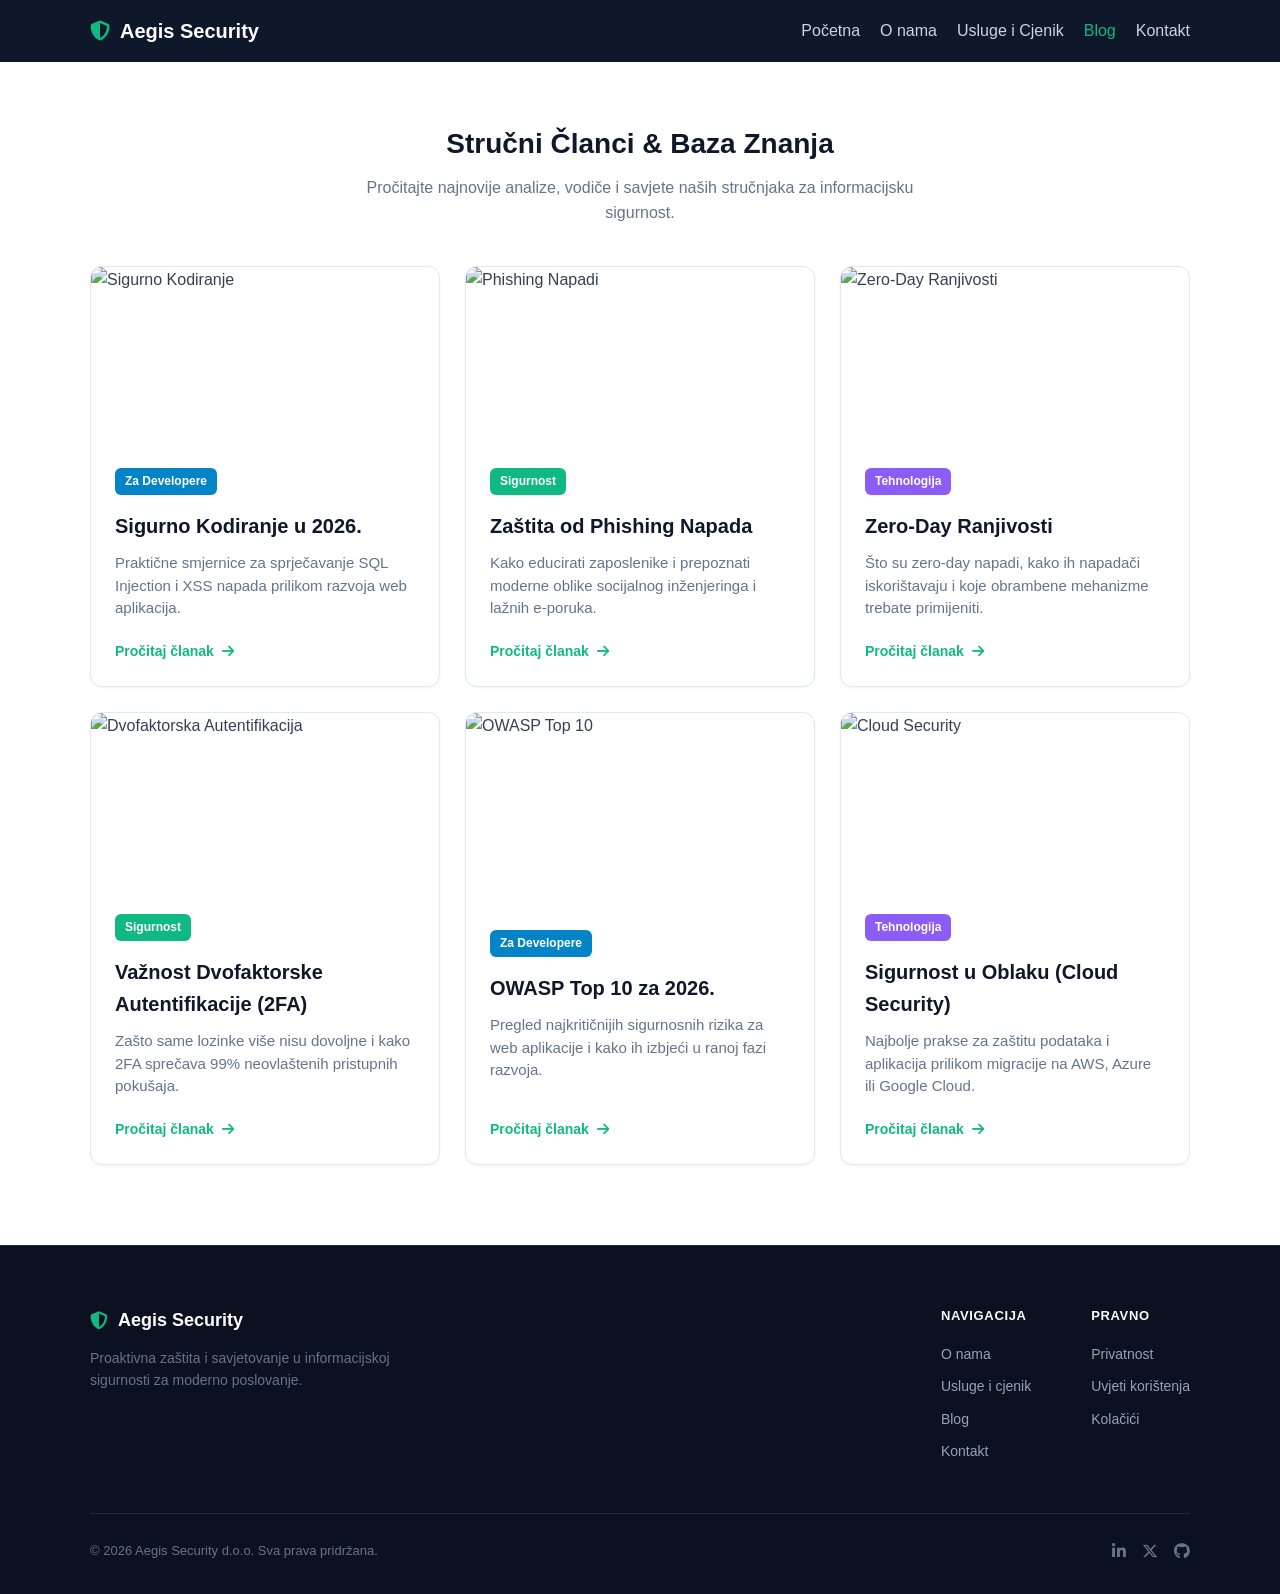
==== blog.html @ 3f8ebc5f "gotova stranica" ====
<!DOCTYPE html>
<!-- TSD-4RT | AB | 22.09.2026. -->
<html lang="hr">
<head>
    <meta charset="UTF-8">
    <meta name="viewport" content="width=device-width, initial-scale=1.0">
    <title>Aegis Security - Blog & Baza Znanja</title>
    <link rel="stylesheet" href="https://cdnjs.cloudflare.com/ajax/libs/font-awesome/6.4.0/css/all.min.css">
    <link rel="stylesheet" href="style.css">
</head>
<body>

    <header class="main-header">
        <div class="header-container">
            <a href="index.html" class="logo">
                <i class="fas fa-shield-halved"></i>
                <span>Aegis Security</span>
            </a>
            <nav class="main-nav">
                <ul>
                    <li><a href="index.html">Početna</a></li>
                    <li><a href="o-nama.html">O nama</a></li>
                    <li><a href="usluge.html">Usluge i Cjenik</a></li>
                    <li><a href="blog.html" class="active">Blog</a></li>
                    <li><a href="kontakt.html">Kontakt</a></li>
                </ul>
            </nav>
        </div>
    </header>

    <main class="main-content">
        <section class="section">
            <div class="section-header">
                <h2>Stručni Članci & Baza Znanja</h2>
                <p>Pročitajte najnovije analize, vodiče i savjete naših stručnjaka za informacijsku sigurnost.</p>
            </div>

            <div class="blog-grid">
                
                <!-- Članak 1 -->
                <a href="blog-1.html" class="blog-card">
                    <img src="https://images.unsplash.com/photo-1555066931-4365d14bab8c?auto=format&fit=crop&w=600&q=80" alt="Sigurno Kodiranje" class="blog-card-img">
                    <div class="blog-card-content">
                        <span class="badge badge-dev">Za Developere</span>
                        <h3>Sigurno Kodiranje u 2026.</h3>
                        <p>Praktične smjernice za sprječavanje SQL Injection i XSS napada prilikom razvoja web aplikacija.</p>
                    </div>
                    <span class="read-more-text">Pročitaj članak <i class="fas fa-arrow-right"></i></span>
                </a>

                <!-- Članak 2 -->
                <a href="blog-2.html" class="blog-card">
                    <img src="https://images.unsplash.com/photo-1563986768609-322da13575f3?auto=format&fit=crop&w=600&q=80" alt="Phishing Napadi" class="blog-card-img">
                    <div class="blog-card-content">
                        <span class="badge badge-sec">Sigurnost</span>
                        <h3>Zaštita od Phishing Napada</h3>
                        <p>Kako educirati zaposlenike i prepoznati moderne oblike socijalnog inženjeringa i lažnih e-poruka.</p>
                    </div>
                    <span class="read-more-text">Pročitaj članak <i class="fas fa-arrow-right"></i></span>
                </a>

                <!-- Članak 3 -->
                <a href="blog-3.html" class="blog-card">
                    <img src="https://images.unsplash.com/photo-1526374965328-7f61d4dc18c5?auto=format&fit=crop&w=600&q=80" alt="Zero-Day Ranjivosti" class="blog-card-img">
                    <div class="blog-card-content">
                        <span class="badge badge-tech">Tehnologija</span>
                        <h3>Zero-Day Ranjivosti</h3>
                        <p>Što su zero-day napadi, kako ih napadači iskorištavaju i koje obrambene mehanizme trebate primijeniti.</p>
                    </div>
                    <span class="read-more-text">Pročitaj članak <i class="fas fa-arrow-right"></i></span>
                </a>

                <!-- Članak 4 -->
                <a href="blog-4.html" class="blog-card">
                    <img src="https://images.unsplash.com/photo-1614064641938-3bbee52942c7?auto=format&fit=crop&w=600&q=80" alt="Dvofaktorska Autentifikacija" class="blog-card-img">
                    <div class="blog-card-content">
                        <span class="badge badge-sec">Sigurnost</span>
                        <h3>Važnost Dvofaktorske Autentifikacije (2FA)</h3>
                        <p>Zašto same lozinke više nisu dovoljne i kako 2FA sprečava 99% neovlaštenih pristupnih pokušaja.</p>
                    </div>
                    <span class="read-more-text">Pročitaj članak <i class="fas fa-arrow-right"></i></span>
                </a>

                <!-- Članak 5 -->
                <a href="blog-5.html" class="blog-card">
                    <img src="https://images.unsplash.com/photo-1550751827-4bd374c3f58b?auto=format&fit=crop&w=600&q=80" alt="OWASP Top 10" class="blog-card-img">
                    <div class="blog-card-content">
                        <span class="badge badge-dev">Za Developere</span>
                        <h3>OWASP Top 10 za 2026.</h3>
                        <p>Pregled najkritičnijih sigurnosnih rizika za web aplikacije i kako ih izbjeći u ranoj fazi razvoja.</p>
                    </div>
                    <span class="read-more-text">Pročitaj članak <i class="fas fa-arrow-right"></i></span>
                </a>

                <!-- Članak 6 -->
                <a href="blog-6.html" class="blog-card">
                    <img src="https://images.unsplash.com/photo-1451187580459-43490279c0fa?auto=format&fit=crop&w=600&q=80" alt="Cloud Security" class="blog-card-img">
                    <div class="blog-card-content">
                        <span class="badge badge-tech">Tehnologija</span>
                        <h3>Sigurnost u Oblaku (Cloud Security)</h3>
                        <p>Najbolje prakse za zaštitu podataka i aplikacija prilikom migracije na AWS, Azure ili Google Cloud.</p>
                    </div>
                    <span class="read-more-text">Pročitaj članak <i class="fas fa-arrow-right"></i></span>
                </a>

            </div>
        </section>
    </main>

    <footer class="main-footer">
        <div class="footer-container">
            <div class="footer-top">
                <div class="footer-brand">
                    <a href="index.html" class="footer-logo">
                        <i class="fas fa-shield-halved"></i>
                        <span>Aegis Security</span>
                    </a>
                    <p>Proaktivna zaštita i savjetovanje u informacijskoj sigurnosti za moderno poslovanje.</p>
                </div>

                <div class="footer-links">
                    <div class="footer-col">
                        <span class="footer-heading">Navigacija</span>
                        <ul>
                            <li><a href="o-nama.html">O nama</a></li>
                            <li><a href="usluge.html">Usluge i cjenik</a></li>
                            <li><a href="blog.html">Blog</a></li>
                            <li><a href="kontakt.html">Kontakt</a></li>
                        </ul>
                    </div>

                    <div class="footer-col">
                        <span class="footer-heading">Pravno</span>
                        <ul>
                            <li><a href="#">Privatnost</a></li>
                            <li><a href="#">Uvjeti korištenja</a></li>
                            <li><a href="#">Kolačići</a></li>
                        </ul>
                    </div>
                </div>
            </div>

            <div class="footer-bottom">
                <p>&copy; 2026 Aegis Security d.o.o. Sva prava pridržana.</p>
                <div class="footer-socials">
                    <a href="#" aria-label="LinkedIn"><i class="fab fa-linkedin-in"></i></a>
                    <a href="#" aria-label="X"><i class="fab fa-x-twitter"></i></a>
                    <a href="#" aria-label="GitHub"><i class="fab fa-github"></i></a>
                </div>
            </div>
        </div>
    </footer>

</body>
</html>
---- style.css ----
/* ==========================================
   1. OSNOVNE POSTAVKE I VARIJABLE
   ========================================== */
   :root {
    --primary-color: #0f172a;
    --accent-color: #10b981;
    --accent-hover: #059669;
    --bg-light: #f8fafc;
    --text-dark: #334155;
    --border-color: #cbd5e1;
    --error-color: #ef4444;
}

body {
    font-family: 'Segoe UI', Arial, sans-serif;
    margin: 0;
    padding: 0;
    color: var(--text-dark);
    background-color: #ffffff;
    line-height: 1.6;
}

.main-content {
    max-width: 1100px;
    margin: 0 auto;
    padding: 0 20px;
    min-height: 60vh;
}

.section {
    margin: 60px 0;
}

h2 {
    color: var(--primary-color);
    margin-bottom: 20px;
}

/* ==========================================
   2. HEADER & NAVIGACIJA
   ========================================== */
.main-header {
    background-color: var(--primary-color);
    position: sticky;
    top: 0;
    z-index: 1000;
}

.header-container {
    max-width: 1100px;
    margin: 0 auto;
    padding: 15px 20px;
    display: flex;
    justify-content: space-between;
    align-items: center;
}

.logo {
    color: #ffffff;
    font-size: 20px;
    font-weight: bold;
    display: flex;
    align-items: center;
    gap: 10px;
    text-decoration: none;
}

.logo i {
    color: var(--accent-color);
}

.main-nav ul {
    list-style: none;
    margin: 0;
    padding: 0;
    display: flex;
    gap: 20px;
}

.main-nav a {
    color: #cbd5e1;
    text-decoration: none;
    font-weight: 500;
    transition: color 0.2s;
}

.main-nav a:hover,
.main-nav a.active {
    color: var(--accent-color);
}

/* ==========================================
   3. POČETNA STRANICA (HERO, STATS & FEATURES)
   ========================================== */
.hero-with-bg {
    position: relative;
    background: url('https://images.unsplash.com/photo-1526374965328-7f61d4dc18c5?auto=format&fit=crop&w=1600&q=80') center/cover no-repeat;
    color: #ffffff;
    padding: 100px 20px;
    text-align: center;
    border-radius: 0 0 24px 24px;
    overflow: hidden;
}

.hero-overlay {
    position: absolute;
    top: 0;
    left: 0;
    width: 100%;
    height: 100%;
    background: rgba(15, 23, 42, 0.88);
    z-index: 1;
}

.hero-container {
    position: relative;
    z-index: 2;
    max-width: 800px;
    margin: 0 auto;
}

.hero-badge {
    display: inline-flex;
    align-items: center;
    gap: 8px;
    background-color: rgba(16, 185, 129, 0.15);
    color: #10b981;
    padding: 6px 16px;
    border-radius: 20px;
    font-size: 13px;
    font-weight: 600;
    margin-bottom: 20px;
    border: 1px solid rgba(16, 185, 129, 0.3);
}

.hero-section h1 {
    color: #ffffff;
    font-size: 42px;
    font-weight: 800;
    line-height: 1.2;
    margin-bottom: 20px;
}

.hero-section p {
    font-size: 18px;
    color: #94a3b8;
    margin-bottom: 35px;
}

.hero-buttons {
    display: flex;
    justify-content: center;
    gap: 15px;
}

.btn-primary, .btn-secondary {
    padding: 12px 24px;
    border-radius: 6px;
    text-decoration: none;
    font-weight: bold;
    display: inline-flex;
    align-items: center;
    gap: 8px;
    transition: background-color 0.2s;
}

.btn-primary { background-color: var(--accent-color); color: #fff; }
.btn-primary:hover { background-color: var(--accent-hover); }
.btn-secondary { background-color: #334155; color: #fff; }
.btn-secondary:hover { background-color: #475569; }

/* Naslovi Sekcija */
.section-header {
    text-align: center;
    max-width: 600px;
    margin: 0 auto 40px auto;
}

.section-header h2 {
    font-size: 28px;
    margin-bottom: 8px;
}

.section-header p {
    color: #64748b;
    margin: 0;
}

/* Statistika / Stats Grid */
.stats-grid {
    display: grid;
    grid-template-columns: repeat(auto-fit, minmax(200px, 1fr));
    gap: 20px;
    margin-top: -50px;
    position: relative;
    z-index: 3;
}

.stat-card {
    background: #ffffff;
    border: 1px solid #e2e8f0;
    padding: 25px;
    border-radius: 12px;
    text-align: center;
    box-shadow: 0 4px 6px -1px rgba(0, 0, 0, 0.05);
}

.stat-card i {
    font-size: 28px;
    color: #10b981;
    margin-bottom: 10px;
}

.stat-card h3 {
    font-size: 30px;
    color: #0f172a;
    margin: 5px 0;
}

.stat-card p {
    color: #64748b;
    font-size: 14px;
    margin: 0;
}

/* Kartice Usluga (Features) sa slikama */
.features-grid {
    display: grid;
    grid-template-columns: repeat(auto-fit, minmax(300px, 1fr));
    gap: 25px;
}

.feature-card {
    background: #ffffff;
    border: 1px solid #e2e8f0;
    border-radius: 12px;
    overflow: hidden;
    transition: all 0.3s ease;
}

.feature-card:hover {
    border-color: #10b981;
    box-shadow: 0 10px 25px rgba(0, 0, 0, 0.05);
    transform: translateY(-3px);
}

.feature-img {
    width: 100%;
    height: 180px;
    object-fit: cover;
}

.feature-content {
    padding: 25px;
}

.feature-card h3 {
    font-size: 20px;
    color: #0f172a;
    margin: 0 0 10px 0;
}

.feature-card p {
    color: #64748b;
    font-size: 15px;
    margin-bottom: 20px;
}

.feature-link {
    color: #10b981;
    text-decoration: none;
    font-weight: 600;
    font-size: 14px;
    display: inline-flex;
    align-items: center;
    gap: 6px;
}

.feature-link:hover {
    color: #059669;
}

/* ==========================================
   4. STRANICA: O NAMA
   ========================================== */
.about-hero {
    position: relative;
    margin-top: 30px;
    border-radius: 12px;
    overflow: hidden;
}

.about-banner-img {
    width: 100%;
    height: 320px;
    object-fit: cover;
    display: block;
}

.about-hero-text {
    background: var(--bg-light);
    padding: 30px;
    border-radius: 0 0 12px 12px;
    border: 1px solid #e2e8f0;
    border-top: none;
}

.about-hero-text h2 {
    margin-top: 0;
}

.founder-card {
    display: flex;
    gap: 30px;
    align-items: center;
    background-color: var(--bg-light);
    padding: 30px;
    border-radius: 12px;
    border: 1px solid #e2e8f0;
}

.founder-img {
    width: 140px;
    height: 140px;
    border-radius: 50%;
    object-fit: cover;
    flex-shrink: 0;
    border: 3px solid #10b981;
}

.founder-info .subtitle {
    color: var(--accent-hover);
    font-weight: bold;
    margin-top: -5px;
    margin-bottom: 15px;
}

.about-grid {
    display: grid;
    grid-template-columns: 1fr 1fr;
    gap: 25px;
}

.about-card {
    background: #ffffff;
    border: 1px solid #e2e8f0;
    padding: 30px;
    border-radius: 12px;
}

.about-icon {
    font-size: 32px;
    color: #10b981;
    margin-bottom: 15px;
}

/* ==========================================
   5. STRANICA: USLUGE I CJENIK
   ========================================== */
/* ==========================================================================
   USLUGE I CJENIK (PRICING & SERVICES PAGE)
   ========================================================================== */

  /* ==========================================================================
   USLUGE I CJENIK (SERVICES & PRICING PAGE) - POTPUNI CSS
   ========================================================================== */

/* 1. HERO SEKCIJA U ZAGLAVLJU STRANICE */
.pricing-hero {
    text-align: center;
    padding: 50px 20px 30px 20px;
    max-width: 850px;
    margin: 0 auto;
}

.pricing-hero .badge {
    display: inline-block;
    padding: 6px 14px;
    font-size: 0.85rem;
    font-weight: 600;
    border-radius: 20px;
    background: #e0e7ff;
    color: #3730a3;
    margin-bottom: 15px;
    letter-spacing: 0.5px;
}

.pricing-hero h1 {
    font-size: 2.5rem;
    font-weight: 800;
    color: #0f172a;
    line-height: 1.25;
    margin-bottom: 16px;
}

.pricing-hero p {
    font-size: 1.15rem;
    color: #64748b;
    line-height: 1.6;
}

/* 2. GLAVNA MREŽA CJENIKA (PRICING GRID) */
.pricing-section {
    max-width: 1200px;
    margin: 30px auto 70px auto;
    padding: 0 20px;
}

.pricing-grid {
    display: flex;
    flex-wrap: wrap;
    gap: 30px;
    justify-content: center;
    align-items: stretch;
}

/* Pojedinačna kartica paketa */
.pricing-card {
    background: #ffffff;
    border: 1px solid #e2e8f0;
    border-radius: 16px;
    padding: 40px 32px;
    flex: 1 1 320px;
    max-width: 380px;
    display: flex;
    flex-direction: column;
    position: relative;
    transition: all 0.3s cubic-bezier(0.4, 0, 0.2, 1);
    box-shadow: 0 4px 20px rgba(0, 0, 0, 0.03);
}

.pricing-card:hover {
    transform: translateY(-8px);
    box-shadow: 0 16px 35px rgba(0, 0, 0, 0.08);
    border-color: #cbd5e1;
}

/* Istaknuti / Najpopularniji Paket */
.pricing-card.featured {
    border: 2px solid #2563eb;
    box-shadow: 0 12px 35px rgba(37, 99, 235, 0.15);
    background: #ffffff;
}

.pricing-card.featured:hover {
    transform: translateY(-10px);
    box-shadow: 0 20px 40px rgba(37, 99, 235, 0.22);
}

/* Oznaka za najpopularniji paket */
.badge-popular {
    position: absolute;
    top: -15px;
    left: 50%;
    transform: translateX(-50%);
    background: linear-gradient(135deg, #2563eb 0%, #1d4ed8 100%);
    color: #ffffff;
    font-size: 0.8rem;
    font-weight: 700;
    text-transform: uppercase;
    padding: 6px 18px;
    border-radius: 20px;
    letter-spacing: 0.8px;
    box-shadow: 0 4px 10px rgba(37, 99, 235, 0.3);
}

/* Ikona paketa */
.plan-icon {
    width: 52px;
    height: 52px;
    background: #eff6ff;
    color: #2563eb;
    border-radius: 12px;
    display: flex;
    align-items: center;
    justify-content: center;
    font-size: 1.5rem;
    margin-bottom: 20px;
}

.pricing-card.featured .plan-icon {
    background: #2563eb;
    color: #ffffff;
}

.pricing-card h3 {
    font-size: 1.45rem;
    font-weight: 700;
    color: #0f172a;
    margin-bottom: 10px;
}

.plan-desc {
    font-size: 0.92rem;
    color: #64748b;
    line-height: 1.5;
    min-height: 42px;
    margin-bottom: 24px;
}

/* Prikaz cijene */
.card-price {
    margin-bottom: 28px;
    padding-bottom: 24px;
    border-bottom: 1px solid #f1f5f9;
    display: flex;
    align-items: baseline;
    gap: 4px;
}

.card-price .currency {
    font-size: 1.5rem;
    font-weight: 700;
    color: #0f172a;
}

.card-price .amount {
    font-size: 3rem;
    font-weight: 800;
    color: #0f172a;
    line-height: 1;
}

.card-price .custom-price {
    font-size: 2rem;
    font-weight: 800;
}

.card-price .period {
    color: #64748b;
    font-size: 0.92rem;
    font-weight: 500;
    margin-left: 2px;
}

/* Popis značajki (Features) */
.plan-features {
    list-style: none;
    padding: 0;
    margin: 0 0 32px 0;
    flex-grow: 1;
}

.plan-features li {
    font-size: 0.95rem;
    color: #334155;
    margin-bottom: 14px;
    display: flex;
    align-items: center;
    gap: 12px;
    line-height: 1.4;
}

.plan-features li.disabled {
    color: #94a3b8;
    text-decoration: line-through;
}

.plan-features li i.text-success {
    color: #10b981;
    font-size: 0.9rem;
}

.plan-features li i.fa-times {
    color: #cbd5e1;
    font-size: 0.9rem;
}

/* 3. STILOVI ZA GUMBOVE U CJENIKU */
.pricing-card .btn {
    display: inline-flex;
    align-items: center;
    justify-content: center;
    gap: 10px;
    width: 100%;
    padding: 14px 24px;
    font-size: 1rem;
    font-weight: 600;
    border-radius: 10px;
    text-decoration: none;
    transition: all 0.3s cubic-bezier(0.4, 0, 0.2, 1);
    cursor: pointer;
    box-sizing: border-box;
    border: 2px solid transparent;
}

/* Primarni gumb za Istaknuti Paket (Business Guard) */
.btn-primary {
    background: linear-gradient(135deg, #2563eb 0%, #1d4ed8 100%);
    color: #ffffff !important;
    box-shadow: 0 4px 14px rgba(37, 99, 235, 0.35);
}

.btn-primary:hover {
    background: linear-gradient(135deg, #1d4ed8 0%, #1e40af 100%);
    transform: translateY(-2px);
    box-shadow: 0 6px 20px rgba(37, 99, 235, 0.45);
}

/* Outline gumb za ostale pakete (Starter & Enterprise) */
.btn-outline {
    background: #ffffff;
    color: #1e293b !important;
    border: 2px solid #cbd5e1;
}

.btn-outline:hover {
    border-color: #2563eb;
    color: #2563eb !important;
    background: #f8fafc;
    transform: translateY(-2px);
    box-shadow: 0 4px 12px rgba(0, 0, 0, 0.05);
}

/* Strelica unutar gumba koja se pomiče na hover */
.btn i {
    font-size: 0.85rem;
    transition: transform 0.2s ease;
}

.btn:hover i {
    transform: translateX(4px);
}

/* 4. DODATNE USLUGE (ADD-ONS SEKCIJA) */
.addons-section {
    max-width: 1100px;
    margin: 80px auto;
    padding: 0 20px;
}

.addons-section h2 {
    font-size: 2rem;
    color: #0f172a;
    font-weight: 700;
    margin-bottom: 10px;
}

.addons-section .section-subtitle {
    color: #64748b;
    font-size: 1.05rem;
    margin-bottom: 40px;
}

.addons-grid {
    display: grid;
    grid-template-columns: repeat(auto-fit, minmax(240px, 1fr));
    gap: 24px;
}

.addon-box {
    background: #f8fafc;
    border: 1px solid #e2e8f0;
    border-radius: 14px;
    padding: 24px;
    display: flex;
    flex-direction: column;
    justify-content: space-between;
    transition: all 0.25s ease;
}

.addon-box:hover {
    background: #ffffff;
    border-color: #cbd5e1;
    transform: translateY(-4px);
    box-shadow: 0 10px 25px rgba(0, 0, 0, 0.05);
}

.addon-icon {
    width: 44px;
    height: 44px;
    background: #ffffff;
    border: 1px solid #e2e8f0;
    border-radius: 10px;
    display: flex;
    align-items: center;
    justify-content: center;
    font-size: 1.3rem;
    color: #2563eb;
    margin-bottom: 16px;
}

.addon-info h4 {
    font-size: 1.1rem;
    font-weight: 700;
    color: #0f172a;
    margin-bottom: 8px;
}

.addon-info p {
    font-size: 0.88rem;
    color: #64748b;
    line-height: 1.5;
    margin-bottom: 20px;
}

.addon-price {
    font-weight: 700;
    color: #2563eb;
    font-size: 1.05rem;
    background: #eff6ff;
    padding: 6px 12px;
    border-radius: 6px;
    display: inline-block;
    align-self: flex-start;
}

/* 5. ČESTA PITANJA (FAQ SEKCIJA) */
.faq-section {
    max-width: 820px;
    margin: 80px auto 60px auto;
    padding: 0 20px;
}

.faq-section h2 {
    font-size: 2rem;
    color: #0f172a;
    font-weight: 700;
    margin-bottom: 30px;
}

.faq-container {
    display: flex;
    flex-direction: column;
    gap: 16px;
}

.faq-item {
    background: #ffffff;
    border: 1px solid #e2e8f0;
    border-radius: 12px;
    padding: 24px;
    transition: border-color 0.2s ease;
}

.faq-item:hover {
    border-color: #cbd5e1;
}

.faq-item h4 {
    font-size: 1.1rem;
    font-weight: 600;
    color: #0f172a;
    margin-bottom: 10px;
    display: flex;
    align-items: center;
    gap: 10px;
}

.faq-item h4 i {
    color: #2563eb;
    font-size: 0.85rem;
}

.faq-item p {
    font-size: 0.95rem;
    color: #475569;
    line-height: 1.6;
    margin: 0;
    padding-left: 22px;
}

/* 6. RESPONSIVE PRILAGODBA ZA MOBITELE I TABLETE */
@media (max-width: 768px) {
    .pricing-hero h1 {
        font-size: 1.9rem;
    }

    .pricing-grid {
        flex-direction: column;
        align-items: center;
    }

    .pricing-card {
        width: 100%;
        max-width: 100%;
    }

    .card-price .amount {
        font-size: 2.5rem;
    }

    .addons-grid {
        grid-template-columns: 1fr;
    }
}

/* ==========================================
   6. STRANICA: BLOG (GRID & KARTICE)
   ========================================== */
.blog-grid {
    display: grid;
    grid-template-columns: repeat(auto-fit, minmax(320px, 1fr));
    gap: 25px;
    margin-top: 25px;
}

.blog-card {
    display: flex;
    flex-direction: column;
    justify-content: space-between;
    background: #ffffff;
    border: 1px solid #e2e8f0;
    border-radius: 12px;
    overflow: hidden;
    text-decoration: none;
    color: inherit;
    transition: all 0.3s ease;
    box-shadow: 0 1px 3px rgba(0, 0, 0, 0.05);
}

.blog-card-img {
    width: 100%;
    height: 180px;
    object-fit: cover;
}

.blog-card-content {
    padding: 20px 24px 0 24px;
}

.blog-card:hover {
    transform: translateY(-4px);
    box-shadow: 0 10px 20px rgba(0, 0, 0, 0.08);
    border-color: #cbd5e1;
}

.blog-card h3 {
    margin: 15px 0 10px 0;
    color: #0f172a;
    font-size: 20px;
    transition: color 0.2s;
}

.blog-card:hover h3 {
    color: var(--accent-color);
}

.blog-card p {
    color: #64748b;
    font-size: 15px;
    line-height: 1.5;
    margin: 0;
}

.badge {
    display: inline-block;
    padding: 4px 10px;
    font-size: 12px;
    font-weight: 600;
    border-radius: 6px;
    color: #ffffff;
}

.badge-dev { background-color: #0284c7; }
.badge-sec { background-color: #10b981; }
.badge-tech { background-color: #8b5cf6; }

.read-more-text {
    display: inline-flex;
    align-items: center;
    gap: 8px;
    padding: 20px 24px 24px 24px;
    font-size: 14px;
    font-weight: 600;
    color: var(--accent-color);
}

.blog-card:hover .read-more-text i {
    transform: translateX(5px);
    transition: transform 0.2s;
}

/* ==========================================
   7. POJEDINAČNI BLOG ČLANAK (ARTICLE)
   ========================================== */
.article-container {
    max-width: 800px;
    margin: 40px auto;
}

.btn-back {
    display: inline-flex;
    align-items: center;
    gap: 8px;
    text-decoration: none;
    color: var(--accent-color);
    font-weight: bold;
    margin-bottom: 20px;
}

.btn-back:hover {
    color: var(--primary-color);
}

.article-title {
    font-size: 32px;
    color: var(--primary-color);
    margin: 15px 0 10px 0;
}

.article-meta {
    font-size: 14px;
    color: #64748b;
    margin-bottom: 30px;
    border-bottom: 1px solid var(--border-color);
    padding-bottom: 15px;
}

.article-body {
    font-size: 18px;
    line-height: 1.8;
    color: var(--text-dark);
}

.article-body h3 {
    color: var(--primary-color);
    margin-top: 30px;
}

.article-body blockquote {
    background: var(--bg-light);
    border-left: 4px solid var(--accent-color);
    margin: 25px 0;
    padding: 15px 20px;
    font-style: italic;
    color: #475569;
}

.article-hero-img {
    width: 100%;
    max-height: 400px;
    object-fit: cover;
    border-radius: 12px;
    margin-bottom: 30px;
    border: 1px solid #e2e8f0;
    box-shadow: 0 4px 12px rgba(0, 0, 0, 0.05);
}

/* ==========================================
   8. STRANICA: KONTAKT
   ========================================== */
.contact-grid {
    display: grid;
    grid-template-columns: 1fr 1fr;
    gap: 30px;
    background-color: var(--bg-light);
    padding: 30px;
    border-radius: 8px;
}

.form-group { margin-bottom: 15px; }
.form-group label { display: block; font-weight: bold; margin-bottom: 5px; }
.form-group input, .form-group textarea {
    width: 100%;
    padding: 10px;
    border: 1px solid var(--border-color);
    border-radius: 4px;
    box-sizing: border-box;
}

.error-msg { color: var(--error-color); font-size: 12px; display: none; }

.btn-submit {
    background-color: var(--accent-color);
    color: #ffffff;
    border: none;
    padding: 12px;
    width: 100%;
    border-radius: 4px;
    font-weight: bold;
    cursor: pointer;
}

.btn-submit:hover { background-color: var(--accent-hover); }

.map-box iframe {
    width: 100%;
    height: 100%;
    min-height: 300px;
    border: 0;
    border-radius: 4px;
}

/* ==========================================
   9. FOOTER
   ========================================== */
.main-footer {
    background-color: #0b1120;
    color: #94a3b8;
    padding: 60px 0 30px;
    margin-top: 80px;
    border-top: 1px solid #1e293b;
    font-size: 14px;
}

.footer-container {
    max-width: 1100px;
    margin: 0 auto;
    padding: 0 20px;
}

.footer-top {
    display: flex;
    justify-content: space-between;
    gap: 40px;
    padding-bottom: 40px;
    border-bottom: 1px solid #1e293b;
}

.footer-brand {
    max-width: 320px;
}

.footer-logo {
    display: inline-flex;
    align-items: center;
    gap: 10px;
    color: #ffffff;
    font-weight: 700;
    font-size: 18px;
    text-decoration: none;
    margin-bottom: 12px;
}

.footer-logo i {
    color: #10b981;
}

.footer-brand p {
    margin: 0;
    line-height: 1.6;
    color: #64748b;
}

.footer-links {
    display: flex;
    gap: 60px;
}

.footer-heading {
    display: block;
    color: #f8fafc;
    font-size: 13px;
    font-weight: 600;
    text-transform: uppercase;
    letter-spacing: 0.05em;
    margin-bottom: 16px;
}

.footer-col ul {
    list-style: none;
    padding: 0;
    margin: 0;
}

.footer-col li {
    margin-bottom: 10px;
}

.footer-col a {
    color: #94a3b8;
    text-decoration: none;
    transition: color 0.2s ease;
}

.footer-col a:hover {
    color: #10b981;
}

.footer-bottom {
    display: flex;
    justify-content: space-between;
    align-items: center;
    padding-top: 25px;
    font-size: 13px;
    color: #64748b;
}

.footer-bottom p {
    margin: 0;
}

.footer-socials {
    display: flex;
    gap: 16px;
}

.footer-socials a {
    color: #64748b;
    font-size: 16px;
    transition: color 0.2s ease;
}

.footer-socials a:hover {
    color: #ffffff;
}

/* ==========================================
   10. RESPONSIVE / MOBILNI PRIKAZ
   ========================================== */
@media (max-width: 768px) {
    .header-container {
        flex-direction: column;
        gap: 15px;
    }

    .hero-section h1 {
        font-size: 30px;
    }

    .stats-grid {
        margin-top: 20px;
    }

    .founder-card, .contact-grid, .about-grid { 
        grid-template-columns: 1fr; 
        flex-direction: column; 
    }

    .footer-top {
        flex-direction: column;
        gap: 30px;
    }
    
    .footer-links {
        gap: 40px;
    }

    .footer-bottom {
        flex-direction: column-reverse;
        gap: 15px;
        align-items: flex-start;
    }
}
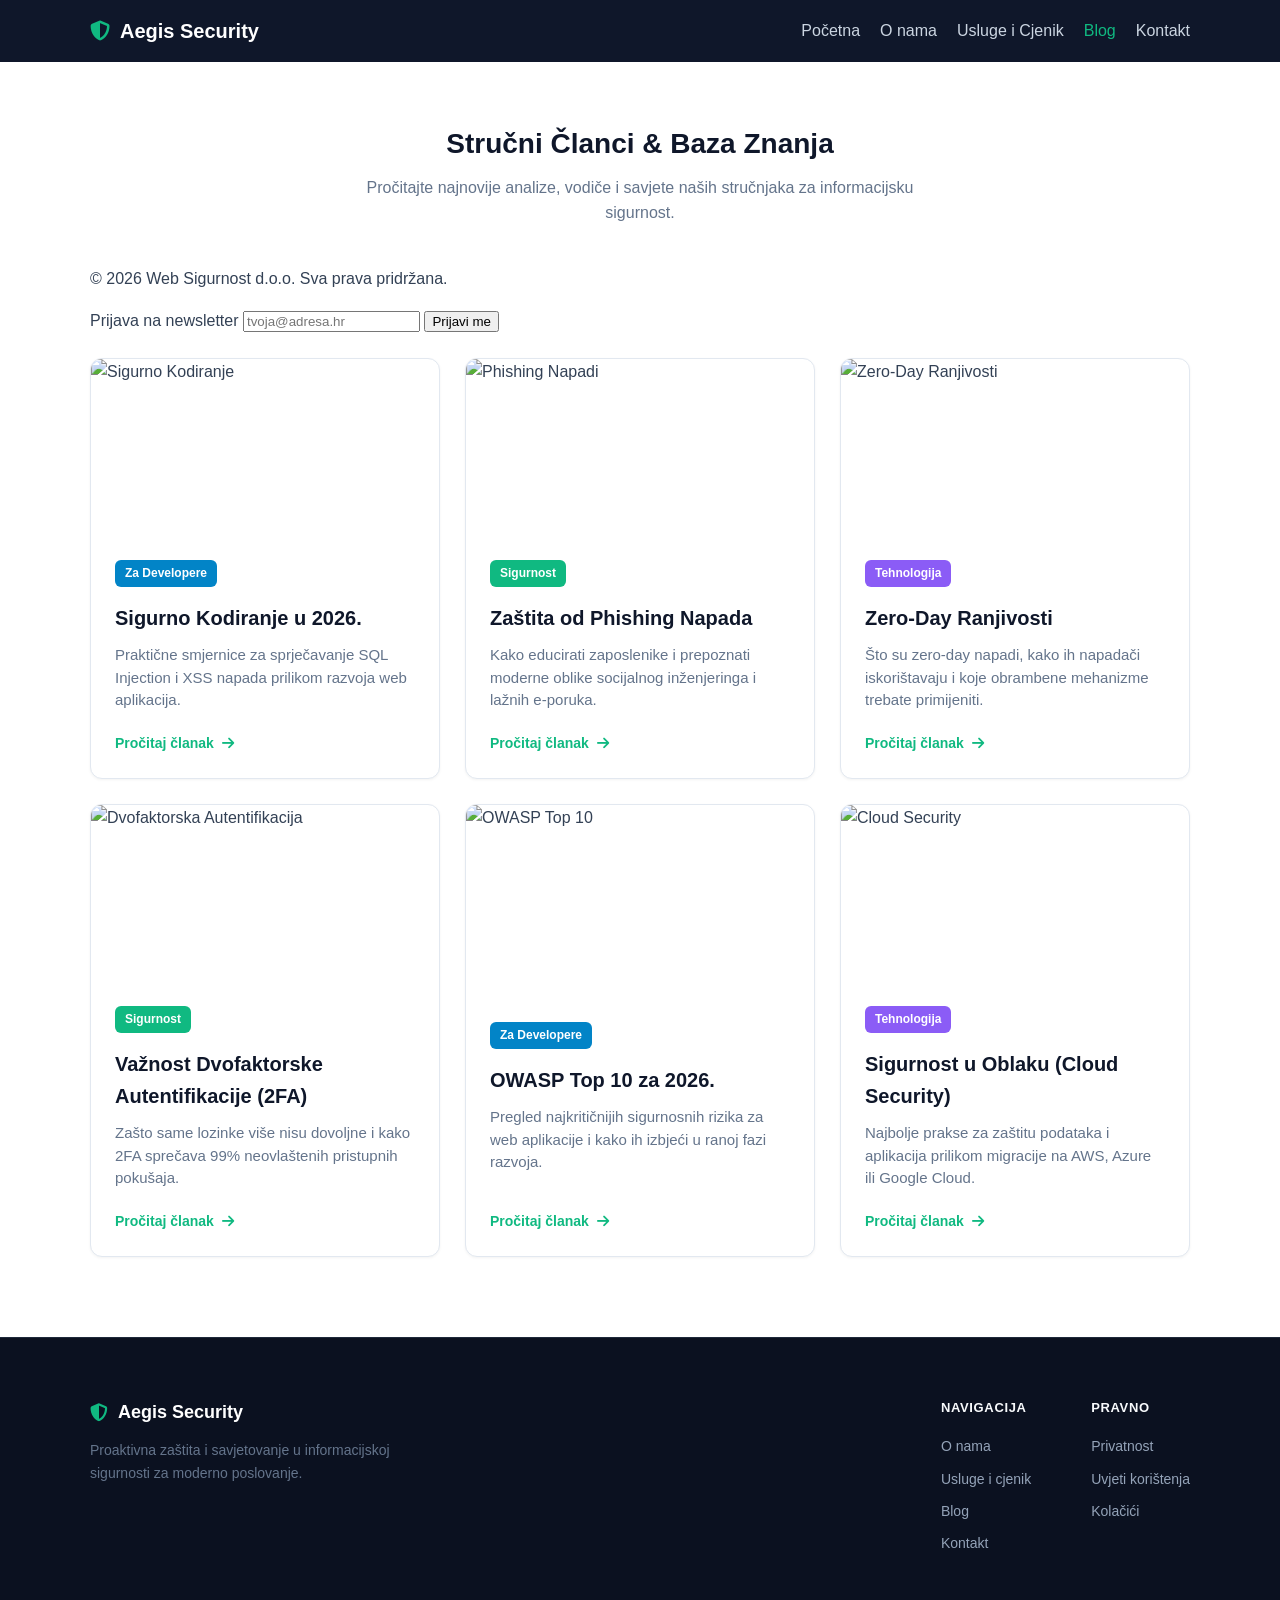
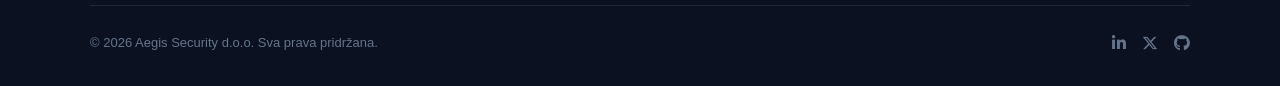
==== commit 2ad03591: "dodano zaglavlje i podnozje dinamicko preko php-a" ====
--- a/blog.html
+++ b/blog.html
@@ -34,6 +34,18 @@
                 <h2>Stručni Članci & Baza Znanja</h2>
                 <p>Pročitajte najnovije analize, vodiče i savjete naših stručnjaka za informacijsku sigurnost.</p>
             </div>
+            <footer class="glavno-podnozje">
+                <div class="info">
+                  <p>&copy; 2026 Web Sigurnost d.o.o. Sva prava pridržana.</p>
+                </div>
+                <div class="newsletter">
+                  <form action="https://formspree.io/f/xeaogrop" method="POST" onsubmit="return provjeriUnosNewslettera(event)">
+                    <label for="newsletter-email">Prijava na newsletter</label>
+                    <input id="newsletter-email" type="email" name="email" required placeholder="tvoja@adresa.hr">
+                    <button type="submit">Prijavi me</button>
+                  </form>
+                </div>
+              </footer>
 
             <div class="blog-grid">
                 
